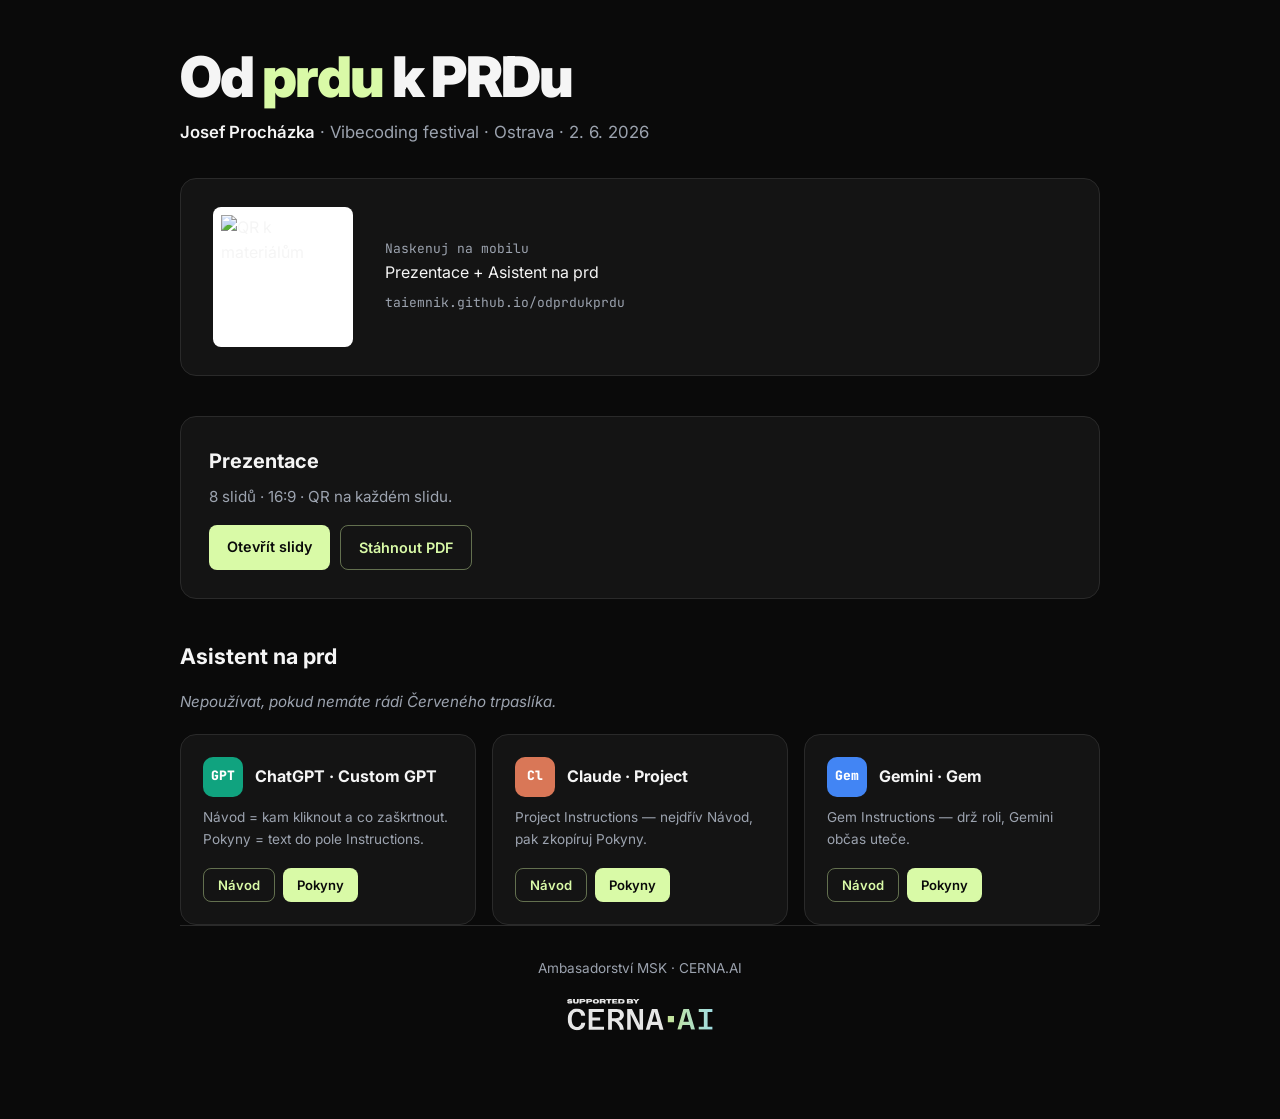
==== index.html @ bb1f9b0e "Landing: event line, PDF tlačítko, Návod/Pokyny, bez dalších materiálů" ====
<!DOCTYPE html>
<html lang="cs">
<head>
  <meta charset="UTF-8">
  <meta name="viewport" content="width=device-width, initial-scale=1.0">
  <title>Od prdu k PRDu | Vibecoding Festival</title>
  <meta name="description" content="PRD jako mapa myšlenky. Asistent na prd pro Claude, ChatGPT a Gemini. Prezentace Vibecoding Festival Ostrava.">
  <link rel="preconnect" href="https://fonts.googleapis.com">
  <link rel="preconnect" href="https://fonts.gstatic.com" crossorigin>
  <link href="https://fonts.googleapis.com/css2?family=Inter:wght@400;500;600;700;800&family=JetBrains+Mono:wght@400;600&display=swap" rel="stylesheet">
  <style>
    :root {
      --bg: #0a0a0a;
      --card: #141414;
      --text: #f5f5f5;
      --muted: #9ca3af;
      --lime: #d9faa7;
      --border: #2a2a2a;
      --sans: "Inter", sans-serif;
      --mono: "JetBrains Mono", monospace;
    }
    * { box-sizing: border-box; margin: 0; padding: 0; }
    body { font-family: var(--sans); background: var(--bg); color: var(--text); line-height: 1.6; min-height: 100vh; }
    a { color: var(--lime); text-decoration: none; }
    a:hover { text-decoration: underline; }
    .wrap { max-width: 960px; margin: 0 auto; padding: 48px 20px 80px; }
    h1 { font-size: clamp(2.2rem, 6vw, 3.5rem); font-weight: 900; letter-spacing: -.03em; line-height: 1.05; margin-bottom: 12px; }
    h1 em { font-style: normal; color: var(--lime); }
    .event { font-size: 1.05rem; color: var(--muted); margin-bottom: 32px; }
    .event strong { color: var(--text); font-weight: 600; }
    .qr-row { display: flex; flex-wrap: wrap; gap: 32px; align-items: center; background: var(--card); border: 1px solid var(--border); border-radius: 16px; padding: 28px 32px; margin-bottom: 40px; }
    .qr-row img { width: 140px; height: 140px; border-radius: 8px; background: #fff; padding: 8px; }
    .qr-label { font-family: var(--mono); font-size: 13px; color: var(--muted); }
    .section-title { font-size: 1.35rem; font-weight: 700; margin: 40px 0 16px; }
    .section-note { color: var(--muted); font-size: .95rem; margin-bottom: 20px; font-style: italic; }
    .card {
      background: var(--card); border: 1px solid var(--border); border-radius: 16px; padding: 28px;
      margin-bottom: 32px;
    }
    .card h2 { font-size: 1.25rem; margin-bottom: 8px; }
    .card p { color: var(--muted); font-size: .95rem; margin-bottom: 16px; }
    .btn-row { display: flex; flex-wrap: wrap; gap: 10px; }
    .btn {
      display: inline-block; font-weight: 600; font-size: .9rem;
      background: var(--lime); color: #0a0a0a; padding: 10px 18px; border-radius: 8px; text-decoration: none; border: none; cursor: pointer; font-family: inherit;
    }
    .btn:hover { text-decoration: none; filter: brightness(1.05); }
    .btn-ghost { background: transparent; color: var(--lime); border: 1px solid rgba(217,250,167,.4); }
    .platforms { display: grid; grid-template-columns: repeat(auto-fit, minmax(280px, 1fr)); gap: 16px; }
    .plat { background: var(--card); border: 1px solid var(--border); border-radius: 16px; padding: 22px; display: flex; flex-direction: column; gap: 10px; }
    .plat-head { display: flex; align-items: center; gap: 12px; }
    .plat-icon { width: 40px; height: 40px; border-radius: 10px; display: flex; align-items: center; justify-content: center; font-weight: 800; font-size: 13px; font-family: var(--mono); flex-shrink: 0; }
    .plat-icon.claude { background: #d97757; color: #fff; }
    .plat-icon.gpt { background: #10a37f; color: #fff; }
    .plat-icon.gem { background: #4285f4; color: #fff; }
    .plat h3 { font-size: 1rem; }
    .plat p { font-size: .85rem; color: var(--muted); }
    .plat-actions { display: flex; flex-wrap: wrap; gap: 8px; margin-top: auto; padding-top: 8px; }
    .btn-sm { font-size: .82rem; padding: 8px 14px; }
    footer { text-align: center; padding-top: 32px; border-top: 1px solid var(--border); color: var(--muted); font-size: .85rem; }
    footer img { height: 36px; opacity: .9; margin-top: 16px; }
    .modal { position: fixed; inset: 0; z-index: 500; background: rgba(0,0,0,.85); display: none; align-items: center; justify-content: center; padding: 20px; }
    .modal.open { display: flex; }
    .modal-box { background: var(--card); border: 1px solid var(--border); border-radius: 16px; width: min(920px, 96vw); max-height: 88vh; display: flex; flex-direction: column; overflow: hidden; }
    .modal-head { padding: 18px 22px; border-bottom: 1px solid var(--border); display: flex; justify-content: space-between; align-items: center; }
    .modal-close { background: none; border: none; color: var(--muted); font-size: 26px; cursor: pointer; line-height: 1; }
    .modal-body { padding: 18px 22px; overflow: auto; flex: 1; font-family: var(--mono); font-size: 12px; line-height: 1.55; color: var(--muted); white-space: pre-wrap; }
    .modal-foot { padding: 14px 22px; border-top: 1px solid var(--border); display: flex; gap: 10px; flex-wrap: wrap; }
    .toast { position: fixed; bottom: 24px; left: 50%; transform: translateX(-50%); background: var(--lime); color: #0a0a0a; padding: 10px 20px; border-radius: 8px; font-weight: 600; opacity: 0; transition: opacity .25s; pointer-events: none; z-index: 600; }
    .toast.show { opacity: 1; }
  </style>
</head>
<body>
  <div class="wrap">
    <h1>Od <em>prdu</em> k PRDu</h1>
    <p class="event"><strong>Josef Procházka</strong> · Vibecoding festival · Ostrava · 2. 6. 2026</p>

    <div class="qr-row">
      <img src="https://api.qrserver.com/v1/create-qr-code/?size=140x140&data=https%3A%2F%2Ftaiemnik.github.io%2Fodprdukprdu%2F" alt="QR k materiálům">
      <div>
        <p class="qr-label">Naskenuj na mobilu</p>
        <p>Prezentace + Asistent na prd</p>
        <p class="qr-label" style="margin-top:8px">taiemnik.github.io/odprdukprdu</p>
      </div>
    </div>

    <article class="card">
      <h2>Prezentace</h2>
      <p>8 slidů · 16:9 · QR na každém slidu.</p>
      <div class="btn-row">
        <a class="btn" href="prezentace/">Otevřít slidy</a>
        <a class="btn btn-ghost" href="download/odprdukprdu-prezentace.pdf" download>Stáhnout PDF</a>
      </div>
    </article>

    <h2 class="section-title">Asistent na prd</h2>
    <p class="section-note">Nepoužívat, pokud nemáte rádi Červeného trpaslíka.</p>
    <div class="platforms">
      <article class="plat">
        <div class="plat-head"><div class="plat-icon gpt">GPT</div><h3>ChatGPT · Custom GPT</h3></div>
        <p>Návod = kam kliknout a co zaškrtnout. Pokyny = text do pole Instructions.</p>
        <div class="plat-actions">
          <button type="button" class="btn btn-sm btn-ghost modal-open" data-file="download/asistent-navod-chatgpt.md" data-title="ChatGPT · Návod">Návod</button>
          <button type="button" class="btn btn-sm modal-open" data-file="download/asistent-pokyny-chatgpt.md" data-title="ChatGPT · Pokyny">Pokyny</button>
        </div>
      </article>
      <article class="plat">
        <div class="plat-head"><div class="plat-icon claude">Cl</div><h3>Claude · Project</h3></div>
        <p>Project Instructions — nejdřív Návod, pak zkopíruj Pokyny.</p>
        <div class="plat-actions">
          <button type="button" class="btn btn-sm btn-ghost modal-open" data-file="download/asistent-navod-claude.md" data-title="Claude · Návod">Návod</button>
          <button type="button" class="btn btn-sm modal-open" data-file="download/asistent-pokyny-claude.md" data-title="Claude · Pokyny">Pokyny</button>
        </div>
      </article>
      <article class="plat">
        <div class="plat-head"><div class="plat-icon gem">Gem</div><h3>Gemini · Gem</h3></div>
        <p>Gem Instructions — drž roli, Gemini občas uteče.</p>
        <div class="plat-actions">
          <button type="button" class="btn btn-sm btn-ghost modal-open" data-file="download/asistent-navod-gemini.md" data-title="Gemini · Návod">Návod</button>
          <button type="button" class="btn btn-sm modal-open" data-file="download/asistent-pokyny-gemini.md" data-title="Gemini · Pokyny">Pokyny</button>
        </div>
      </article>
    </div>

    <footer>
      <p>Ambasadorství MSK · CERNA.AI</p>
      <img src="assets/supported-by-cerna-ai.svg" alt="Supported by CERNA.AI FEST">
    </footer>
  </div>

  <div class="modal" id="modal">
    <div class="modal-box">
      <div class="modal-head"><h3 id="modal-title">Materiál</h3><button type="button" class="modal-close" id="modal-close" aria-label="Zavřít">×</button></div>
      <pre class="modal-body" id="modal-body"></pre>
      <div class="modal-foot">
        <button type="button" class="btn btn-sm" id="modal-copy">Kopírovat</button>
        <a class="btn btn-sm btn-ghost" id="modal-dl" href="#" download>Stáhnout .md</a>
      </div>
    </div>
  </div>
  <div class="toast" id="toast">Zkopírováno</div>

  <script>
    const modal = document.getElementById('modal');
    const modalBody = document.getElementById('modal-body');
    const modalTitle = document.getElementById('modal-title');
    const modalDl = document.getElementById('modal-dl');
    const toast = document.getElementById('toast');
    function closeModal() { modal.classList.remove('open'); }
    document.getElementById('modal-close').onclick = closeModal;
    modal.addEventListener('click', e => { if (e.target === modal) closeModal(); });
    document.querySelectorAll('.modal-open').forEach(btn => {
      btn.addEventListener('click', async () => {
        const res = await fetch(btn.dataset.file);
        if (!res.ok) { modalBody.textContent = 'Soubor se nepodařilo načíst.'; }
        else { modalBody.textContent = await res.text(); }
        modalTitle.textContent = btn.dataset.title;
        modalDl.href = btn.dataset.file;
        modalDl.download = btn.dataset.file.split('/').pop();
        modal.classList.add('open');
      });
    });
    document.getElementById('modal-copy').onclick = async () => {
      await navigator.clipboard.writeText(modalBody.textContent);
      toast.classList.add('show');
      setTimeout(() => toast.classList.remove('show'), 2000);
    };
  </script>
</body>
</html>
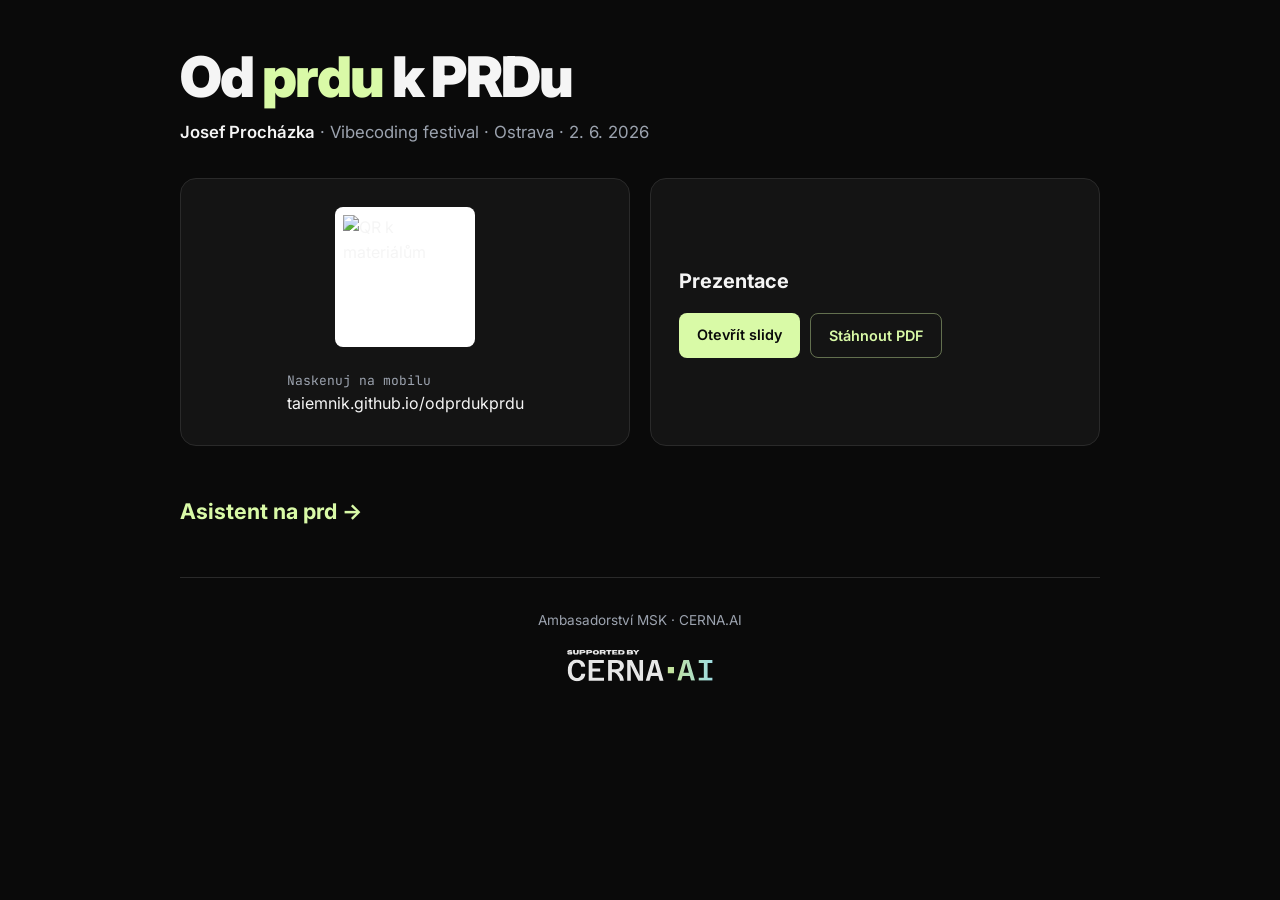
==== commit 88d25abd: "Landing QR+prezka vedle sebe, větší QR, slidy bez hlášek, tab modal asistent" ====
--- a/index.html
+++ b/index.html
@@ -28,17 +28,16 @@
     h1 em { font-style: normal; color: var(--lime); }
     .event { font-size: 1.05rem; color: var(--muted); margin-bottom: 32px; }
     .event strong { color: var(--text); font-weight: 600; }
-    .qr-row { display: flex; flex-wrap: wrap; gap: 32px; align-items: center; background: var(--card); border: 1px solid var(--border); border-radius: 16px; padding: 28px 32px; margin-bottom: 40px; }
-    .qr-row img { width: 140px; height: 140px; border-radius: 8px; background: #fff; padding: 8px; }
+    .top-row { display: grid; grid-template-columns: 1fr 1fr; gap: 20px; margin-bottom: 40px; align-items: stretch; }
+    @media (max-width: 640px) { .top-row { grid-template-columns: 1fr; } }
+    .qr-box, .card {
+      background: var(--card); border: 1px solid var(--border); border-radius: 16px; padding: 28px;
+      display: flex; flex-direction: column; justify-content: center;
+    }
+    .qr-box { flex-direction: row; flex-wrap: wrap; gap: 24px; align-items: center; }
+    .qr-box img { width: 140px; height: 140px; border-radius: 8px; background: #fff; padding: 8px; flex-shrink: 0; }
     .qr-label { font-family: var(--mono); font-size: 13px; color: var(--muted); }
-    .section-title { font-size: 1.35rem; font-weight: 700; margin: 40px 0 16px; }
-    .section-note { color: var(--muted); font-size: .95rem; margin-bottom: 20px; font-style: italic; }
-    .card {
-      background: var(--card); border: 1px solid var(--border); border-radius: 16px; padding: 28px;
-      margin-bottom: 32px;
-    }
-    .card h2 { font-size: 1.25rem; margin-bottom: 8px; }
-    .card p { color: var(--muted); font-size: .95rem; margin-bottom: 16px; }
+    .card h2 { font-size: 1.25rem; margin-bottom: 16px; }
     .btn-row { display: flex; flex-wrap: wrap; gap: 10px; }
     .btn {
       display: inline-block; font-weight: 600; font-size: .9rem;
@@ -46,28 +45,10 @@
     }
     .btn:hover { text-decoration: none; filter: brightness(1.05); }
     .btn-ghost { background: transparent; color: var(--lime); border: 1px solid rgba(217,250,167,.4); }
-    .platforms { display: grid; grid-template-columns: repeat(auto-fit, minmax(280px, 1fr)); gap: 16px; }
-    .plat { background: var(--card); border: 1px solid var(--border); border-radius: 16px; padding: 22px; display: flex; flex-direction: column; gap: 10px; }
-    .plat-head { display: flex; align-items: center; gap: 12px; }
-    .plat-icon { width: 40px; height: 40px; border-radius: 10px; display: flex; align-items: center; justify-content: center; font-weight: 800; font-size: 13px; font-family: var(--mono); flex-shrink: 0; }
-    .plat-icon.claude { background: #d97757; color: #fff; }
-    .plat-icon.gpt { background: #10a37f; color: #fff; }
-    .plat-icon.gem { background: #4285f4; color: #fff; }
-    .plat h3 { font-size: 1rem; }
-    .plat p { font-size: .85rem; color: var(--muted); }
-    .plat-actions { display: flex; flex-wrap: wrap; gap: 8px; margin-top: auto; padding-top: 8px; }
-    .btn-sm { font-size: .82rem; padding: 8px 14px; }
-    footer { text-align: center; padding-top: 32px; border-top: 1px solid var(--border); color: var(--muted); font-size: .85rem; }
+    .section-link { font-size: 1.35rem; font-weight: 700; margin: 8px 0 0; display: inline-block; }
+    .section-link:hover { text-decoration: underline; }
+    footer { text-align: center; padding-top: 32px; border-top: 1px solid var(--border); color: var(--muted); font-size: .85rem; margin-top: 48px; }
     footer img { height: 36px; opacity: .9; margin-top: 16px; }
-    .modal { position: fixed; inset: 0; z-index: 500; background: rgba(0,0,0,.85); display: none; align-items: center; justify-content: center; padding: 20px; }
-    .modal.open { display: flex; }
-    .modal-box { background: var(--card); border: 1px solid var(--border); border-radius: 16px; width: min(920px, 96vw); max-height: 88vh; display: flex; flex-direction: column; overflow: hidden; }
-    .modal-head { padding: 18px 22px; border-bottom: 1px solid var(--border); display: flex; justify-content: space-between; align-items: center; }
-    .modal-close { background: none; border: none; color: var(--muted); font-size: 26px; cursor: pointer; line-height: 1; }
-    .modal-body { padding: 18px 22px; overflow: auto; flex: 1; font-family: var(--mono); font-size: 12px; line-height: 1.55; color: var(--muted); white-space: pre-wrap; }
-    .modal-foot { padding: 14px 22px; border-top: 1px solid var(--border); display: flex; gap: 10px; flex-wrap: wrap; }
-    .toast { position: fixed; bottom: 24px; left: 50%; transform: translateX(-50%); background: var(--lime); color: #0a0a0a; padding: 10px 20px; border-radius: 8px; font-weight: 600; opacity: 0; transition: opacity .25s; pointer-events: none; z-index: 600; }
-    .toast.show { opacity: 1; }
   </style>
 </head>
 <body>
@@ -75,96 +56,29 @@
     <h1>Od <em>prdu</em> k PRDu</h1>
     <p class="event"><strong>Josef Procházka</strong> · Vibecoding festival · Ostrava · 2. 6. 2026</p>
 
-    <div class="qr-row">
-      <img src="https://api.qrserver.com/v1/create-qr-code/?size=140x140&data=https%3A%2F%2Ftaiemnik.github.io%2Fodprdukprdu%2F" alt="QR k materiálům">
-      <div>
-        <p class="qr-label">Naskenuj na mobilu</p>
-        <p>Prezentace + Asistent na prd</p>
-        <p class="qr-label" style="margin-top:8px">taiemnik.github.io/odprdukprdu</p>
+    <div class="top-row">
+      <div class="qr-box">
+        <img src="https://api.qrserver.com/v1/create-qr-code/?size=140x140&data=https%3A%2F%2Ftaiemnik.github.io%2Fodprdukprdu%2F" alt="QR k materiálům">
+        <div>
+          <p class="qr-label">Naskenuj na mobilu</p>
+          <p>taiemnik.github.io/odprdukprdu</p>
+        </div>
       </div>
-    </div>
-
-    <article class="card">
-      <h2>Prezentace</h2>
-      <p>8 slidů · 16:9 · QR na každém slidu.</p>
-      <div class="btn-row">
-        <a class="btn" href="prezentace/">Otevřít slidy</a>
-        <a class="btn btn-ghost" href="download/odprdukprdu-prezentace.pdf" download>Stáhnout PDF</a>
-      </div>
-    </article>
-
-    <h2 class="section-title">Asistent na prd</h2>
-    <p class="section-note">Nepoužívat, pokud nemáte rádi Červeného trpaslíka.</p>
-    <div class="platforms">
-      <article class="plat">
-        <div class="plat-head"><div class="plat-icon gpt">GPT</div><h3>ChatGPT · Custom GPT</h3></div>
-        <p>Návod = kam kliknout a co zaškrtnout. Pokyny = text do pole Instructions.</p>
-        <div class="plat-actions">
-          <button type="button" class="btn btn-sm btn-ghost modal-open" data-file="download/asistent-navod-chatgpt.md" data-title="ChatGPT · Návod">Návod</button>
-          <button type="button" class="btn btn-sm modal-open" data-file="download/asistent-pokyny-chatgpt.md" data-title="ChatGPT · Pokyny">Pokyny</button>
-        </div>
-      </article>
-      <article class="plat">
-        <div class="plat-head"><div class="plat-icon claude">Cl</div><h3>Claude · Project</h3></div>
-        <p>Project Instructions — nejdřív Návod, pak zkopíruj Pokyny.</p>
-        <div class="plat-actions">
-          <button type="button" class="btn btn-sm btn-ghost modal-open" data-file="download/asistent-navod-claude.md" data-title="Claude · Návod">Návod</button>
-          <button type="button" class="btn btn-sm modal-open" data-file="download/asistent-pokyny-claude.md" data-title="Claude · Pokyny">Pokyny</button>
-        </div>
-      </article>
-      <article class="plat">
-        <div class="plat-head"><div class="plat-icon gem">Gem</div><h3>Gemini · Gem</h3></div>
-        <p>Gem Instructions — drž roli, Gemini občas uteče.</p>
-        <div class="plat-actions">
-          <button type="button" class="btn btn-sm btn-ghost modal-open" data-file="download/asistent-navod-gemini.md" data-title="Gemini · Návod">Návod</button>
-          <button type="button" class="btn btn-sm modal-open" data-file="download/asistent-pokyny-gemini.md" data-title="Gemini · Pokyny">Pokyny</button>
+      <article class="card">
+        <h2>Prezentace</h2>
+        <div class="btn-row">
+          <a class="btn" href="prezentace/">Otevřít slidy</a>
+          <a class="btn btn-ghost" href="download/odprdukprdu-prezentace.pdf" download>Stáhnout PDF</a>
         </div>
       </article>
     </div>
+
+    <a class="section-link" href="materialy/">Asistent na prd →</a>
 
     <footer>
       <p>Ambasadorství MSK · CERNA.AI</p>
       <img src="assets/supported-by-cerna-ai.svg" alt="Supported by CERNA.AI FEST">
     </footer>
   </div>
-
-  <div class="modal" id="modal">
-    <div class="modal-box">
-      <div class="modal-head"><h3 id="modal-title">Materiál</h3><button type="button" class="modal-close" id="modal-close" aria-label="Zavřít">×</button></div>
-      <pre class="modal-body" id="modal-body"></pre>
-      <div class="modal-foot">
-        <button type="button" class="btn btn-sm" id="modal-copy">Kopírovat</button>
-        <a class="btn btn-sm btn-ghost" id="modal-dl" href="#" download>Stáhnout .md</a>
-      </div>
-    </div>
-  </div>
-  <div class="toast" id="toast">Zkopírováno</div>
-
-  <script>
-    const modal = document.getElementById('modal');
-    const modalBody = document.getElementById('modal-body');
-    const modalTitle = document.getElementById('modal-title');
-    const modalDl = document.getElementById('modal-dl');
-    const toast = document.getElementById('toast');
-    function closeModal() { modal.classList.remove('open'); }
-    document.getElementById('modal-close').onclick = closeModal;
-    modal.addEventListener('click', e => { if (e.target === modal) closeModal(); });
-    document.querySelectorAll('.modal-open').forEach(btn => {
-      btn.addEventListener('click', async () => {
-        const res = await fetch(btn.dataset.file);
-        if (!res.ok) { modalBody.textContent = 'Soubor se nepodařilo načíst.'; }
-        else { modalBody.textContent = await res.text(); }
-        modalTitle.textContent = btn.dataset.title;
-        modalDl.href = btn.dataset.file;
-        modalDl.download = btn.dataset.file.split('/').pop();
-        modal.classList.add('open');
-      });
-    });
-    document.getElementById('modal-copy').onclick = async () => {
-      await navigator.clipboard.writeText(modalBody.textContent);
-      toast.classList.add('show');
-      setTimeout(() => toast.classList.remove('show'), 2000);
-    };
-  </script>
 </body>
 </html>
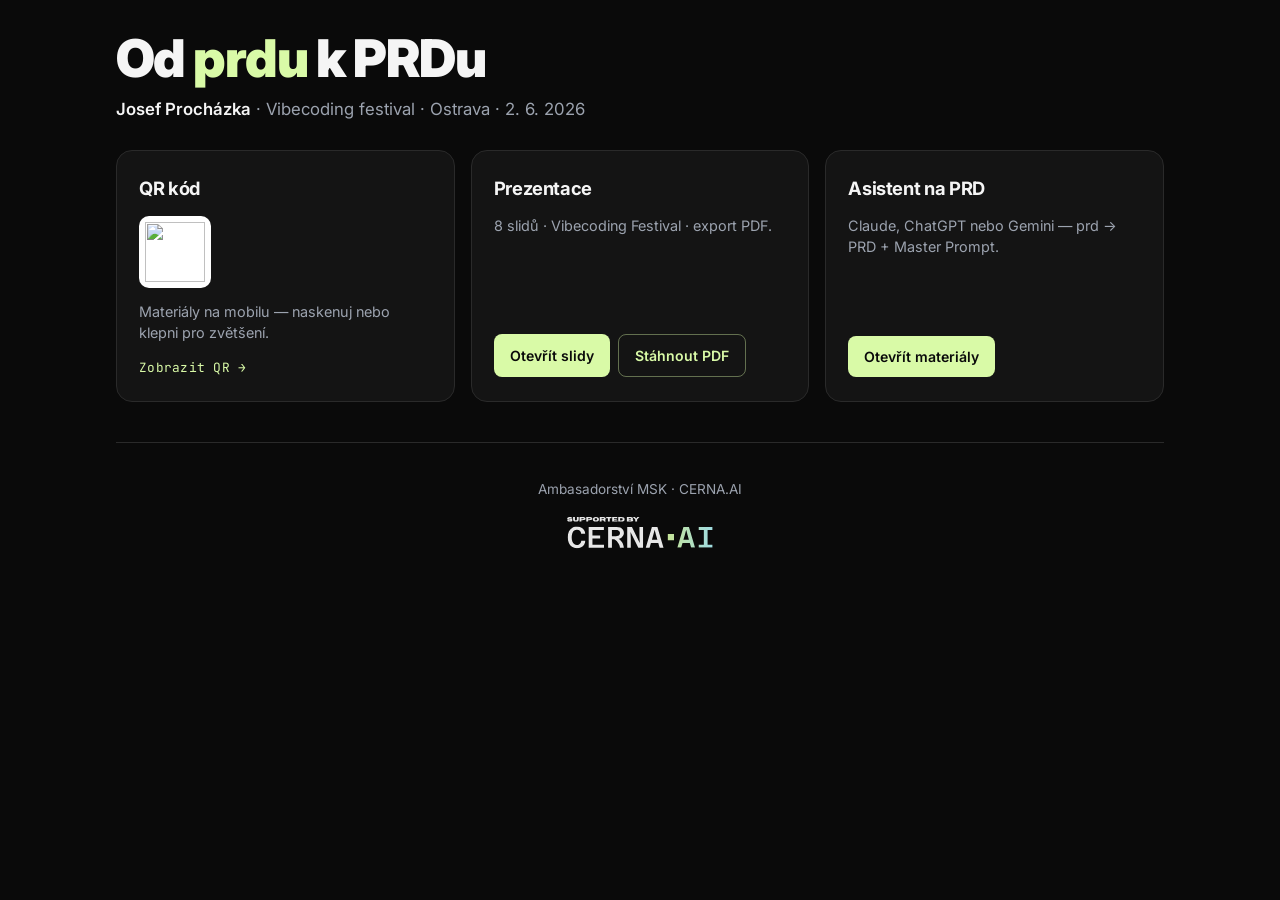
==== commit ca878642: "Landing: 3 boxy vedle sebe, QR fullscreen popup" ====
--- a/index.html
+++ b/index.html
@@ -20,35 +20,118 @@
       --mono: "JetBrains Mono", monospace;
     }
     * { box-sizing: border-box; margin: 0; padding: 0; }
-    body { font-family: var(--sans); background: var(--bg); color: var(--text); line-height: 1.6; min-height: 100vh; }
-    a { color: var(--lime); text-decoration: none; }
-    a:hover { text-decoration: underline; }
-    .wrap { max-width: 960px; margin: 0 auto; padding: 48px 20px 80px; }
-    h1 { font-size: clamp(2.2rem, 6vw, 3.5rem); font-weight: 900; letter-spacing: -.03em; line-height: 1.05; margin-bottom: 12px; }
+    body { font-family: var(--sans); background: var(--bg); color: var(--text); line-height: 1.5; min-height: 100vh; }
+    a { color: inherit; text-decoration: none; }
+    .wrap { max-width: 1080px; margin: 0 auto; padding: 32px 16px 64px; }
+    h1 { font-size: clamp(2rem, 7vw, 3.25rem); font-weight: 900; letter-spacing: -.03em; line-height: 1.05; margin-bottom: 10px; }
     h1 em { font-style: normal; color: var(--lime); }
-    .event { font-size: 1.05rem; color: var(--muted); margin-bottom: 32px; }
+    .event { font-size: clamp(.95rem, 2.5vw, 1.05rem); color: var(--muted); margin-bottom: 28px; }
     .event strong { color: var(--text); font-weight: 600; }
-    .top-row { display: grid; grid-template-columns: 1fr 1fr; gap: 20px; margin-bottom: 40px; align-items: stretch; }
-    @media (max-width: 640px) { .top-row { grid-template-columns: 1fr; } }
-    .qr-box, .card {
-      background: var(--card); border: 1px solid var(--border); border-radius: 16px; padding: 28px;
-      display: flex; flex-direction: column; justify-content: center;
+
+    .boxes {
+      display: grid;
+      grid-template-columns: 1fr;
+      gap: 14px;
     }
-    .qr-box { flex-direction: row; flex-wrap: wrap; gap: 24px; align-items: center; }
-    .qr-box img { width: 140px; height: 140px; border-radius: 8px; background: #fff; padding: 8px; flex-shrink: 0; }
-    .qr-label { font-family: var(--mono); font-size: 13px; color: var(--muted); }
-    .card h2 { font-size: 1.25rem; margin-bottom: 16px; }
-    .btn-row { display: flex; flex-wrap: wrap; gap: 10px; }
+    @media (min-width: 640px) {
+      .boxes { grid-template-columns: repeat(3, 1fr); gap: 16px; }
+    }
+
+    .box {
+      background: var(--card);
+      border: 1px solid var(--border);
+      border-radius: 16px;
+      padding: 24px 22px;
+      display: flex;
+      flex-direction: column;
+      gap: 14px;
+      min-height: 168px;
+      transition: border-color .2s, transform .15s;
+    }
+    .box:hover { border-color: rgba(217, 250, 167, .35); }
+    .box h2 { font-size: 1.15rem; font-weight: 700; letter-spacing: -.02em; }
+    .box-desc { font-size: .9rem; color: var(--muted); flex: 1; line-height: 1.45; }
+
+    .box-qr {
+      cursor: pointer;
+      text-align: left;
+      font: inherit;
+      color: inherit;
+      width: 100%;
+    }
+    .box-qr:focus-visible { outline: 2px solid var(--lime); outline-offset: 3px; }
+    .qr-thumb {
+      width: 72px; height: 72px;
+      background: #fff; border-radius: 10px; padding: 6px;
+      align-self: flex-start;
+    }
+    .qr-thumb img { width: 100%; height: 100%; display: block; }
+    .box-action {
+      font-family: var(--mono);
+      font-size: .8rem;
+      color: var(--lime);
+      letter-spacing: .02em;
+    }
+
+    .btn-row { display: flex; flex-direction: column; gap: 8px; }
+    @media (min-width: 400px) {
+      .btn-row { flex-direction: row; flex-wrap: wrap; }
+    }
     .btn {
-      display: inline-block; font-weight: 600; font-size: .9rem;
-      background: var(--lime); color: #0a0a0a; padding: 10px 18px; border-radius: 8px; text-decoration: none; border: none; cursor: pointer; font-family: inherit;
+      display: inline-flex; align-items: center; justify-content: center;
+      font-weight: 600; font-size: .88rem;
+      background: var(--lime); color: #0a0a0a;
+      padding: 10px 16px; border-radius: 8px;
+      border: none; cursor: pointer; font-family: inherit;
+      white-space: nowrap;
     }
-    .btn:hover { text-decoration: none; filter: brightness(1.05); }
-    .btn-ghost { background: transparent; color: var(--lime); border: 1px solid rgba(217,250,167,.4); }
-    .section-link { font-size: 1.35rem; font-weight: 700; margin: 8px 0 0; display: inline-block; }
-    .section-link:hover { text-decoration: underline; }
-    footer { text-align: center; padding-top: 32px; border-top: 1px solid var(--border); color: var(--muted); font-size: .85rem; margin-top: 48px; }
-    footer img { height: 36px; opacity: .9; margin-top: 16px; }
+    .btn:hover { filter: brightness(1.06); }
+    .btn-ghost {
+      background: transparent; color: var(--lime);
+      border: 1px solid rgba(217, 250, 167, .4);
+    }
+    .box-link {
+      display: inline-flex; align-items: center; justify-content: center;
+      font-weight: 600; font-size: .88rem;
+      background: var(--lime); color: #0a0a0a;
+      padding: 10px 16px; border-radius: 8px;
+      align-self: flex-start;
+    }
+    .box-link:hover { filter: brightness(1.06); }
+
+    footer {
+      text-align: center; padding-top: 36px; margin-top: 40px;
+      border-top: 1px solid var(--border);
+      color: var(--muted); font-size: .85rem;
+    }
+    footer img { height: 36px; opacity: .9; margin-top: 14px; }
+
+    .qr-overlay {
+      position: fixed; inset: 0; z-index: 1000;
+      background: rgba(0, 0, 0, .94);
+      display: none; align-items: center; justify-content: center;
+      padding: 24px;
+    }
+    .qr-overlay.open { display: flex; }
+    .qr-overlay-inner {
+      text-align: center; max-width: 420px; width: 100%;
+    }
+    .qr-overlay img {
+      width: min(80vw, 320px); height: min(80vw, 320px);
+      background: #fff; border-radius: 16px; padding: 16px;
+      margin: 0 auto 20px; display: block;
+    }
+    .qr-overlay p { color: var(--muted); font-size: 1rem; margin-bottom: 6px; }
+    .qr-overlay .url {
+      font-family: var(--mono); font-size: .95rem; color: var(--lime);
+      word-break: break-all; margin-bottom: 24px;
+    }
+    .qr-close {
+      background: transparent; border: 1px solid rgba(217, 250, 167, .4);
+      color: var(--lime); font-family: inherit; font-size: .9rem; font-weight: 600;
+      padding: 10px 24px; border-radius: 8px; cursor: pointer;
+    }
+    .qr-close:hover { background: rgba(217, 250, 167, .08); }
   </style>
 </head>
 <body>
@@ -56,29 +139,57 @@
     <h1>Od <em>prdu</em> k PRDu</h1>
     <p class="event"><strong>Josef Procházka</strong> · Vibecoding festival · Ostrava · 2. 6. 2026</p>
 
-    <div class="top-row">
-      <div class="qr-box">
-        <img src="https://api.qrserver.com/v1/create-qr-code/?size=140x140&data=https%3A%2F%2Ftaiemnik.github.io%2Fodprdukprdu%2F" alt="QR k materiálům">
-        <div>
-          <p class="qr-label">Naskenuj na mobilu</p>
-          <p>taiemnik.github.io/odprdukprdu</p>
+    <div class="boxes">
+      <button type="button" class="box box-qr" id="open-qr" aria-label="Zobrazit QR kód na celou obrazovku">
+        <h2>QR kód</h2>
+        <div class="qr-thumb">
+          <img src="https://api.qrserver.com/v1/create-qr-code/?size=120x120&data=https%3A%2F%2Ftaiemnik.github.io%2Fodprdukprdu%2F" alt="">
         </div>
-      </div>
-      <article class="card">
+        <p class="box-desc">Materiály na mobilu — naskenuj nebo klepni pro zvětšení.</p>
+        <span class="box-action">Zobrazit QR →</span>
+      </button>
+
+      <article class="box">
         <h2>Prezentace</h2>
+        <p class="box-desc">8 slidů · Vibecoding Festival · export PDF.</p>
         <div class="btn-row">
           <a class="btn" href="prezentace/">Otevřít slidy</a>
           <a class="btn btn-ghost" href="download/odprdukprdu-prezentace.pdf" download>Stáhnout PDF</a>
         </div>
       </article>
+
+      <article class="box">
+        <h2>Asistent na PRD</h2>
+        <p class="box-desc">Claude, ChatGPT nebo Gemini — prd → PRD + Master Prompt.</p>
+        <a class="box-link" href="materialy/">Otevřít materiály</a>
+      </article>
     </div>
-
-    <a class="section-link" href="materialy/">Asistent na prd →</a>
 
     <footer>
       <p>Ambasadorství MSK · CERNA.AI</p>
       <img src="assets/supported-by-cerna-ai.svg" alt="Supported by CERNA.AI FEST">
     </footer>
   </div>
+
+  <div class="qr-overlay" id="qr-overlay" role="dialog" aria-modal="true" aria-label="QR kód materiálů">
+    <div class="qr-overlay-inner">
+      <img src="https://api.qrserver.com/v1/create-qr-code/?size=400x400&data=https%3A%2F%2Ftaiemnik.github.io%2Fodprdukprdu%2F" alt="QR kód — taiemnik.github.io/odprdukprdu">
+      <p>Naskenuj mobilem</p>
+      <p class="url">taiemnik.github.io/odprdukprdu</p>
+      <button type="button" class="qr-close" id="close-qr">Zavřít</button>
+    </div>
+  </div>
+
+  <script>
+    const overlay = document.getElementById('qr-overlay');
+    const openBtn = document.getElementById('open-qr');
+    const closeBtn = document.getElementById('close-qr');
+    openBtn.addEventListener('click', () => overlay.classList.add('open'));
+    closeBtn.addEventListener('click', () => overlay.classList.remove('open'));
+    overlay.addEventListener('click', e => { if (e.target === overlay) overlay.classList.remove('open'); });
+    document.addEventListener('keydown', e => {
+      if (e.key === 'Escape') overlay.classList.remove('open');
+    });
+  </script>
 </body>
 </html>
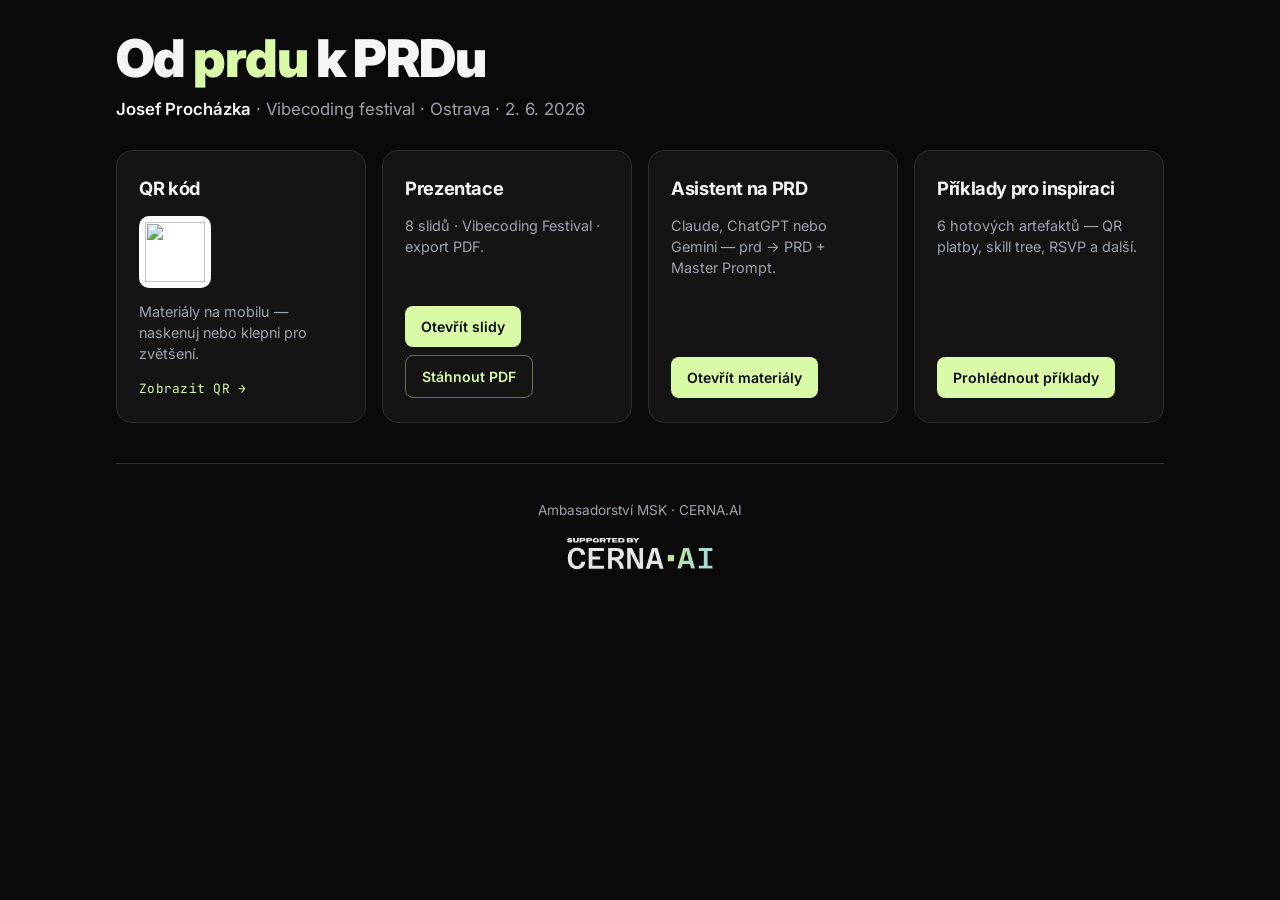
==== commit e66c0316: "Inspirace stránka, 4. box, odkazy artefaktů, slide 8 slop+pointa" ====
--- a/index.html
+++ b/index.html
@@ -33,8 +33,11 @@
       grid-template-columns: 1fr;
       gap: 14px;
     }
-    @media (min-width: 640px) {
-      .boxes { grid-template-columns: repeat(3, 1fr); gap: 16px; }
+    @media (min-width: 540px) {
+      .boxes { grid-template-columns: repeat(2, 1fr); gap: 16px; }
+    }
+    @media (min-width: 960px) {
+      .boxes { grid-template-columns: repeat(4, 1fr); }
     }
 
     .box {
@@ -162,6 +165,12 @@
         <h2>Asistent na PRD</h2>
         <p class="box-desc">Claude, ChatGPT nebo Gemini — prd → PRD + Master Prompt.</p>
         <a class="box-link" href="materialy/">Otevřít materiály</a>
+      </article>
+
+      <article class="box">
+        <h2>Příklady pro inspiraci</h2>
+        <p class="box-desc">6 hotových artefaktů — QR platby, skill tree, RSVP a další.</p>
+        <a class="box-link" href="inspirace/">Prohlédnout příklady</a>
       </article>
     </div>
 
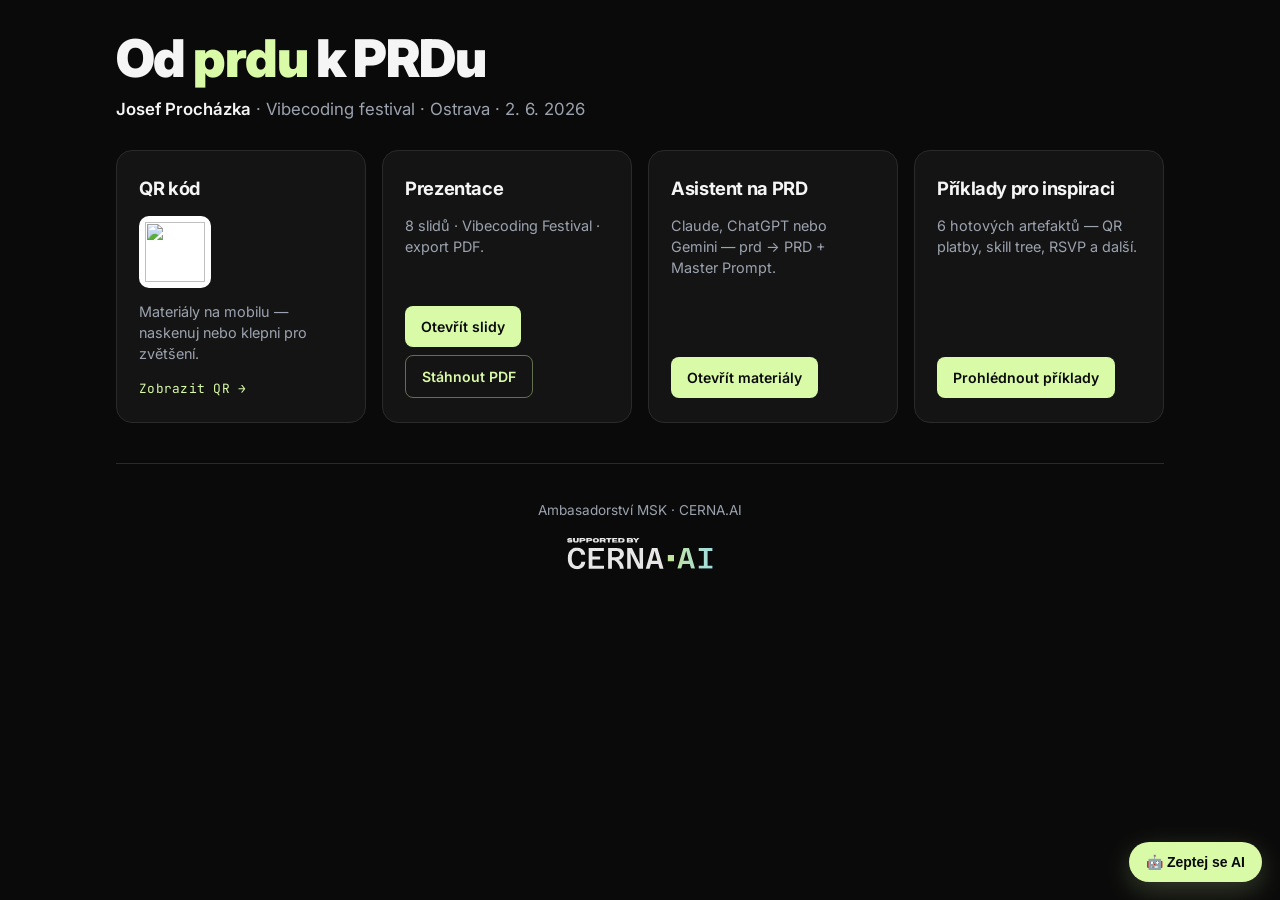
==== commit 564aaf6b: "Přidat tlačítko Zeptej se AI s promptem v URL na všechny stránky." ====
--- a/index.html
+++ b/index.html
@@ -200,5 +200,7 @@
       if (e.key === 'Escape') overlay.classList.remove('open');
     });
   </script>
+  <link rel="stylesheet" href="assets/ask-ai.css">
+  <script src="assets/ask-ai.js" defer></script>
 </body>
 </html>
--- a/assets/ask-ai.css
+++ b/assets/ask-ai.css
@@ -0,0 +1,121 @@
+/* Plovoucí „Zeptej se AI“ — sdílené pro odprdukprdu web + prezentaci */
+.ai-palette-container {
+  position: fixed;
+  right: 18px;
+  bottom: 18px;
+  z-index: 1600;
+  font-family: "Inter", system-ui, sans-serif;
+}
+
+/* Prezentace má dole pravý nav — FAB posunout výš */
+body.page-prezentace .ai-palette-container {
+  bottom: 58px;
+}
+
+.ai-palette-btn {
+  background: #d9faa7;
+  color: #0a0a0a;
+  border: 1px solid rgba(217, 250, 167, 0.5);
+  border-radius: 999px;
+  padding: 11px 16px;
+  font-weight: 700;
+  font-size: 14px;
+  cursor: pointer;
+  box-shadow: 0 8px 28px rgba(217, 250, 167, 0.22);
+  transition: transform 0.15s ease, box-shadow 0.15s ease;
+}
+
+.ai-palette-btn:hover {
+  transform: translateY(-1px);
+  box-shadow: 0 10px 32px rgba(217, 250, 167, 0.32);
+}
+
+.ai-palette-menu {
+  position: absolute;
+  right: 0;
+  bottom: calc(100% + 10px);
+  width: min(300px, calc(100vw - 36px));
+  display: none;
+  border: 1px solid #2a2a2a;
+  border-radius: 14px;
+  background: #141414;
+  padding: 8px;
+  box-shadow: 0 16px 48px rgba(0, 0, 0, 0.55);
+}
+
+.ai-palette-container.open .ai-palette-menu {
+  display: block;
+}
+
+.ai-menu-header {
+  color: #9ca3af;
+  font-size: 11px;
+  text-transform: uppercase;
+  letter-spacing: 0.06em;
+  padding: 6px 10px 8px;
+}
+
+.ai-menu-item {
+  display: block;
+  width: 100%;
+  border: 1px solid transparent;
+  background: transparent;
+  color: #f5f5f5;
+  text-align: left;
+  padding: 10px 12px;
+  border-radius: 10px;
+  cursor: pointer;
+  font-size: 14px;
+  font-weight: 600;
+  text-decoration: none;
+  font-family: inherit;
+}
+
+.ai-menu-item:hover,
+.ai-menu-item:focus-visible {
+  border-color: #2a2a2a;
+  background: #1c1c1c;
+  outline: none;
+}
+
+.ai-menu-divider {
+  height: 1px;
+  background: #2a2a2a;
+  margin: 6px 4px;
+}
+
+.ai-menu-hint {
+  color: #9ca3af;
+  font-size: 12px;
+  line-height: 1.45;
+  padding: 4px 10px 8px;
+}
+
+.ai-toast {
+  position: fixed;
+  left: 50%;
+  bottom: 90px;
+  transform: translateX(-50%) translateY(12px);
+  background: #141414;
+  color: #f5f5f5;
+  border: 1px solid #2a2a2a;
+  border-radius: 10px;
+  padding: 10px 16px;
+  font-size: 13px;
+  opacity: 0;
+  pointer-events: none;
+  transition: opacity 0.2s, transform 0.2s;
+  z-index: 1700;
+}
+
+.ai-toast.show {
+  opacity: 1;
+  transform: translateX(-50%) translateY(0);
+}
+
+@media print {
+  .ai-palette-container,
+  .ai-toast {
+    display: none !important;
+  }
+}
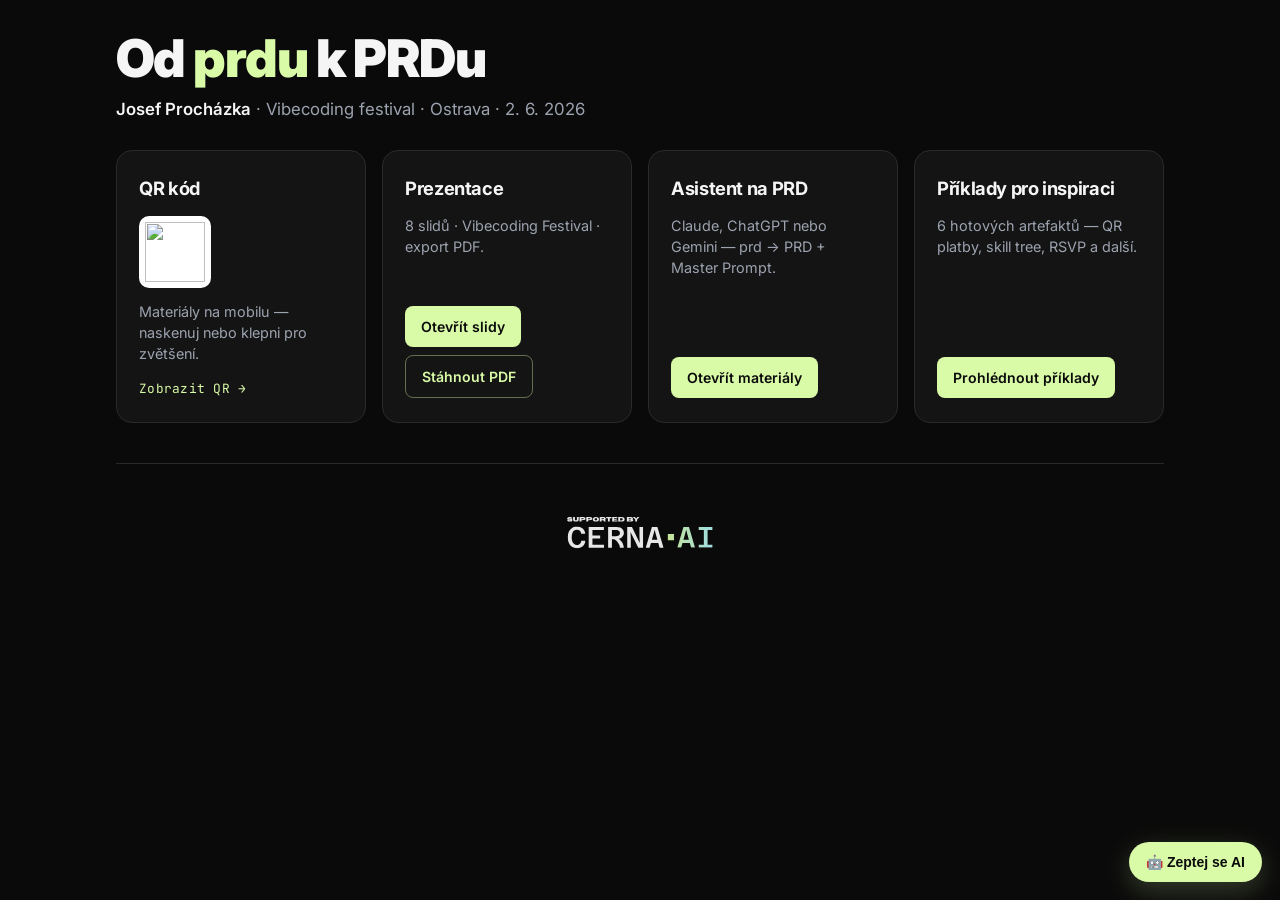
==== commit 01c31ebd: "Landing: odstranit text Ambasadorství MSK z patičky." ====
--- a/index.html
+++ b/index.html
@@ -175,7 +175,6 @@
     </div>
 
     <footer>
-      <p>Ambasadorství MSK · CERNA.AI</p>
       <img src="assets/supported-by-cerna-ai.svg" alt="Supported by CERNA.AI FEST">
     </footer>
   </div>
--- a/assets/ask-ai.css
+++ b/assets/ask-ai.css
@@ -7,9 +7,12 @@
   font-family: "Inter", system-ui, sans-serif;
 }
 
-/* Prezentace má dole pravý nav — FAB posunout výš */
+/* Prezentace: FAB je v #bottom-dock, ne fixed samostatně */
 body.page-prezentace .ai-palette-container {
-  bottom: 58px;
+  position: relative;
+  right: auto;
+  bottom: auto;
+  width: 100%;
 }
 
 .ai-palette-btn {
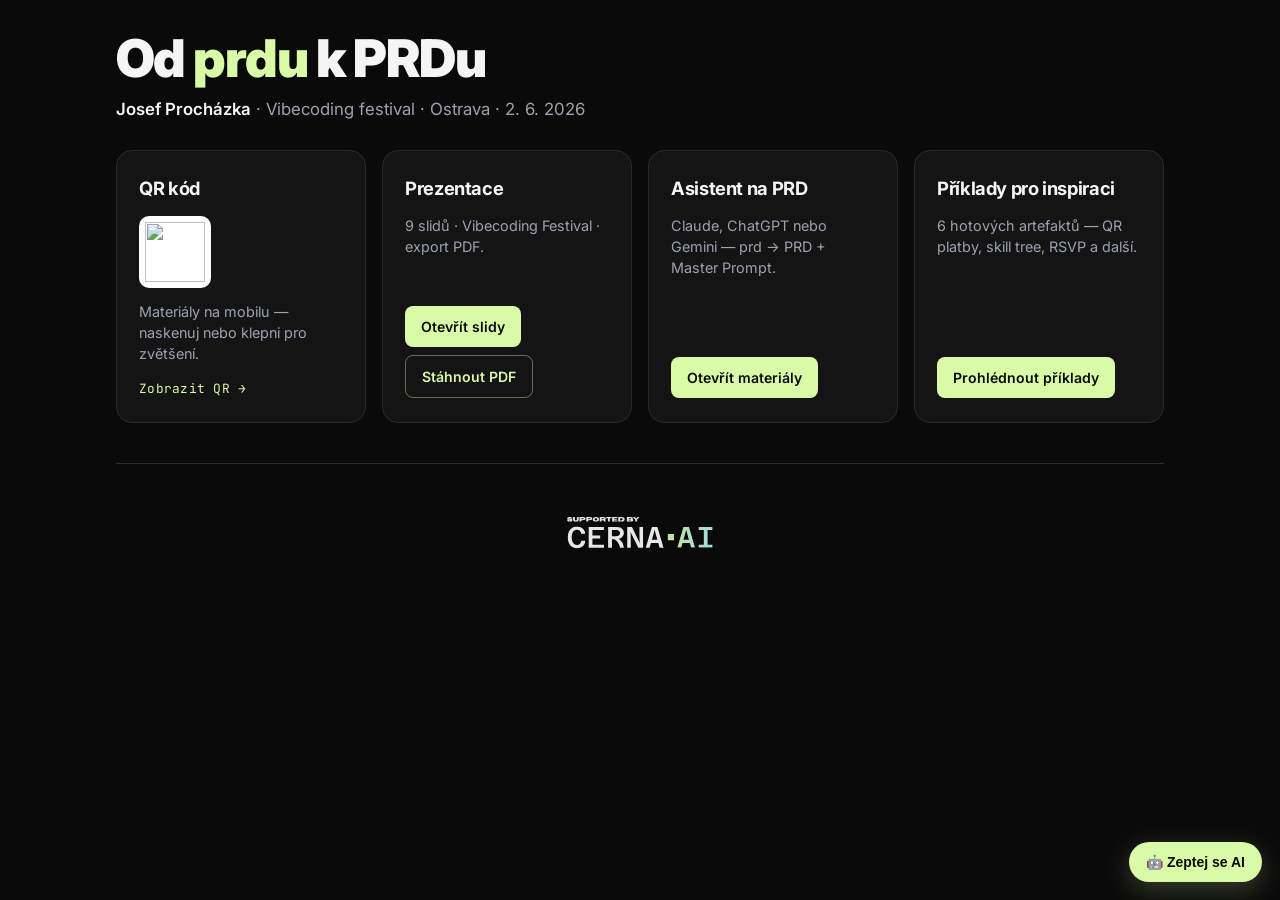
==== commit 116e063e: "Slide 6 Anatomie PRDu — 9 slidů, nové PDF." ====
--- a/index.html
+++ b/index.html
@@ -107,7 +107,9 @@
       border-top: 1px solid var(--border);
       color: var(--muted); font-size: .85rem;
     }
-    footer img { height: 36px; opacity: .9; margin-top: 14px; }
+    footer a { display: inline-block; text-decoration: none; margin-top: 14px; }
+    footer a:hover img { opacity: 1; }
+    footer img { height: 36px; opacity: .9; display: block; }
 
     .qr-overlay {
       position: fixed; inset: 0; z-index: 1000;
@@ -154,7 +156,7 @@
 
       <article class="box">
         <h2>Prezentace</h2>
-        <p class="box-desc">8 slidů · Vibecoding Festival · export PDF.</p>
+        <p class="box-desc">9 slidů · Vibecoding Festival · export PDF.</p>
         <div class="btn-row">
           <a class="btn" href="prezentace/">Otevřít slidy</a>
           <a class="btn btn-ghost" href="download/odprdukprdu-prezentace.pdf" download>Stáhnout PDF</a>
@@ -175,7 +177,9 @@
     </div>
 
     <footer>
-      <img src="assets/supported-by-cerna-ai.svg" alt="Supported by CERNA.AI FEST">
+      <a href="https://cerna.ai/" target="_blank" rel="noopener noreferrer">
+        <img src="assets/supported-by-cerna-ai.svg" alt="Supported by CERNA.AI FEST">
+      </a>
     </footer>
   </div>
 
